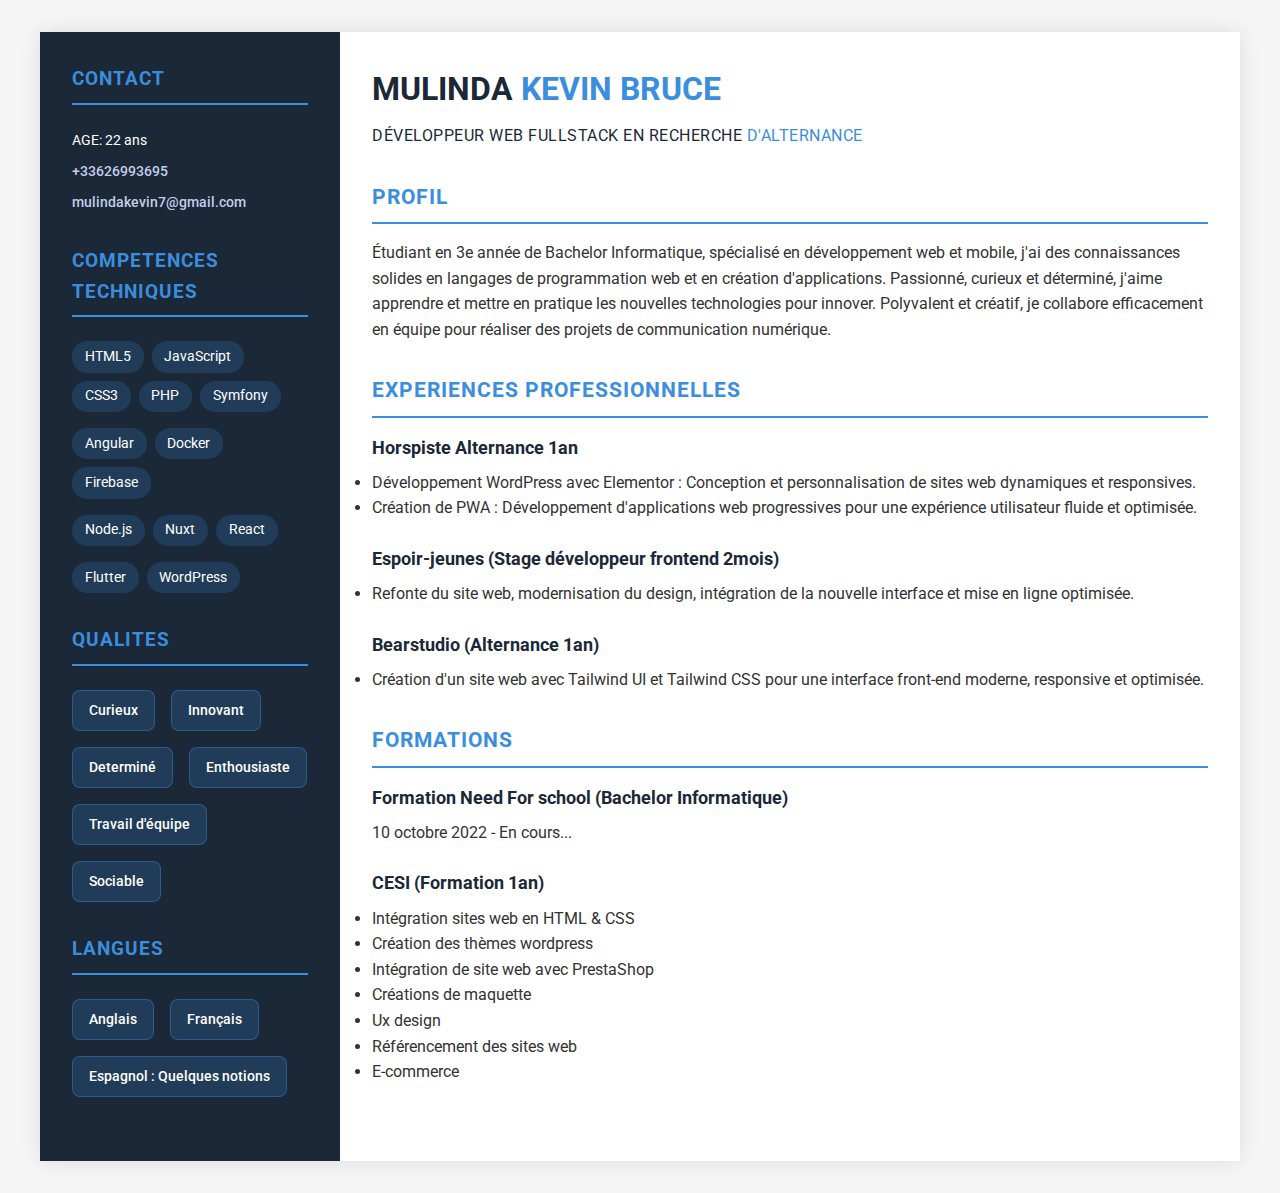
==== index.html @ c57de7fc "animating cv" ====
<!DOCTYPE html>
<html lang="fr">
<head>
    <meta charset="UTF-8">
    <meta name="viewport" content="width=device-width, initial-scale=1.0">
    <title>MULINDA KEVIN BRUCE - CV</title>
    <link rel="stylesheet" href="styles.css">
    <link href="https://fonts.googleapis.com/css2?family=Roboto:wght@300;400;500;700&display=swap" rel="stylesheet">
</head>
<body>
    <div class="container">
        <aside class="sidebar">
            <section class="contact">
                <h2 class="title-animation">CONTACT</h2>
                <div class="contact-info">
					<p>AGE: 22 ans</p>
                    <p> <a href="tel:+33626993695" class="contact-link">+33626993695</a></p>
                    <p><a href="mailto:mulindakevin7@gmail.com" class="contact-link">mulindakevin7@gmail.com</a></p>
                </div>
            </section>

            <section class="competences">
                <h2 class="title-animation">COMPETENCES TECHNIQUES</h2>
                <div class="tech-stack">
                    <div class="tech-group">
                        <span class="tech-label">HTML5</span>
                        <span class="tech-label">JavaScript</span>
                        <span class="tech-label">CSS3</span>
                        <span class="tech-label">PHP</span>
                        <span class="tech-label">Symfony</span>
                    </div>
                    <div class="tech-group">
                        <span class="tech-label">Angular</span>
                        <span class="tech-label">Docker</span>
                        <span class="tech-label">Firebase</span>
                    </div>
                    <div class="tech-group">
                        <span class="tech-label">Node.js</span>
                        <span class="tech-label">Nuxt</span>
                        <span class="tech-label">React</span>
                    </div>
                    <div class="tech-group">
                        <span class="tech-label">Flutter</span>
                        <span class="tech-label">WordPress</span>
                    </div>
                </div>
            </section>

            <section class="qualites">
                <h2 class="title-animation">QUALITES</h2>
                <ul>
                    <li>Curieux</li>
                    <li>Innovant</li>
					<li>Determiné</li>
                    <li>Enthousiaste</li>
                    <li>Travail d'équipe</li>
                    <li>Sociable</li>
                </ul>
            </section>

            <section class="langues">
                <h2>LANGUES</h2>
                <ul>
                    <li>Anglais</li>
                    <li>Français</li>
                    <li>Espagnol : Quelques notions</li>
                </ul>
            </section>
        </aside>

        <main class="main-content">
            <header>
				<h1 class="title-animation">
					<span class="name">MULINDA</span>
					<span class="firstname">KEVIN BRUCE</span>
				</h1>
				<h3 class="title title-animation">DÉVELOPPEUR WEB FULLSTACK EN RECHERCHE <span style="color: #3B8EDE;">D'ALTERNANCE</span></h3>
			</header>
			

            <section class="profil ">
                <h2 class="title-animation">PROFIL</h2>
                <p>Étudiant en 3e année de Bachelor Informatique, spécialisé en développement web et mobile, j'ai des connaissances solides en langages de programmation web et en création d'applications. Passionné, curieux et déterminé, j'aime apprendre et mettre en pratique les nouvelles technologies pour innover. Polyvalent et créatif, je collabore efficacement en équipe pour réaliser des projets de communication numérique.</p>
            </section>

            <section class="experiences">
                <h2 class="title-animation">EXPERIENCES PROFESSIONNELLES</h2>
                <div class="experience-item">
                    <h3>Horspiste Alternance 1an</h3>
                    <ul>
                        <li>Développement WordPress avec Elementor : Conception et personnalisation de sites web dynamiques et responsives.</li>
                        <li>Création de PWA : Développement d'applications web progressives pour une expérience utilisateur fluide et optimisée.</li>
                    </ul>
                </div>

                <div class="experience-item">
                    <h3>Espoir-jeunes (Stage développeur frontend 2mois)</h3>
                    <ul>
                        <li>Refonte du site web, modernisation du design, intégration de la nouvelle interface et mise en ligne optimisée.</li>
                    </ul>
                </div>

                <div class="experience-item">
                    <h3>Bearstudio (Alternance 1an)</h3>
                    <ul>
                        <li>Création d'un site web avec Tailwind UI et Tailwind CSS pour une interface front-end moderne, responsive et optimisée.</li>
                    </ul>
                </div>
            </section>

            <section class="formations">
                <h2 class="title-animation">FORMATIONS</h2>
                <div class="formation-item">
                    <h3>Formation Need For school (Bachelor Informatique)</h3>
                    <p>10 octobre 2022 - En cours...</p>
                </div>

                <div class="formation-item">
                    <h3>CESI (Formation 1an)</h3>
                    <ul>
                        <li>Intégration sites web en HTML & CSS</li>
                        <li>Création des thèmes wordpress</li>
                        <li>Intégration de site web avec PrestaShop</li>
                        <li>Créations de maquette</li>
                        <li>Ux design</li>
                        <li>Référencement des sites web</li>
                        <li>E-commerce</li>
                    </ul>
                </div>
            </section>
        </main>
    </div>
</body>
<script>
    document.addEventListener("DOMContentLoaded", () => {
        const titles = document.querySelectorAll(".title-animation");
        const observer = new IntersectionObserver((entries) => {
            entries.forEach((entry) => {
                if (entry.isIntersecting) {
                    entry.target.style.opacity = "1";
                    entry.target.style.transform = "translateY(0)";
                }
            });
        });

        titles.forEach((title) => {
            observer.observe(title);
        });
    });
</script>

</html>
---- styles.css ----
:root {
    --primary-color: #1B2838;
    --secondary-color: #3B8EDE;
    --text-color: #333;
    --sidebar-bg: #1B2838;
    --sidebar-text: #ffffff;
    --label-bg: #3B8EDE;
}

* {
    margin: 0;
    padding: 0;
    box-sizing: border-box;
}

body {
    font-family: 'Roboto', sans-serif;
    line-height: 1.6;
    color: var(--text-color);
    background-color: #f5f5f5;
}

.container {
    display: flex;
    max-width: 1200px;
    margin: 2rem auto;
    background: #fff;
    box-shadow: 0 0 20px rgba(0, 0, 0, 0.1);
}

/* Sidebar Styles */
.sidebar {
    width: 300px;
    background-color: var(--sidebar-bg);
    color: var(--sidebar-text);
    padding: 2rem;
}

.sidebar h2 {
    color: var(--secondary-color);
    font-size: 1.2rem;
    margin-bottom: 1.5rem;
    padding-bottom: 0.5rem;
    border-bottom: 2px solid var(--secondary-color);
    text-transform: uppercase;
    letter-spacing: 1px;
}

.contact-info {
    margin-bottom: 2rem;
}

.contact-info p {
    display: flex;
    align-items: center;
    margin-bottom: 0.5rem;
    font-size: 0.9rem;
}

.contact-link {
    color: rgb(193, 207, 231); /* Matches theme color */
    text-decoration: none; /* Removes underline */
    font-weight: 500;
    transition: all 0.3s ease-in-out;
}


.contact-link:hover {
    color: white; /* Changes to primary color on hover */
    text-decoration: underline; /* Adds underline on hover */
    font-weight: bold;
}

.tech-stack {
    display: grid;
    gap: 1rem;
}

.tech-group {
    display: flex;
    flex-wrap: wrap;
    gap: 0.5rem;
}

.tech-label {
    background-color: rgba(59, 142, 222, 0.2);
    color: var(--sidebar-text);
    padding: 0.3rem 0.8rem;
    border-radius: 15px;
    font-size: 0.85rem;
    display: inline-block;
    cursor: pointer;
    transition: all 0.3s ease-in-out;
    position: relative;
    overflow: hidden;
}

.tech-label:hover {
    background-color: var(--secondary-color);
    color: #fff;
    transform: scale(1.1) rotate(5deg);
    box-shadow: 0 4px 15px rgba(0, 0, 0, 0.2);
}

.tech-label::before {
    content: '';
    position: absolute;
    top: 50%;
    left: 50%;
    width: 0;
    height: 0;
    background-color: rgba(255, 255, 255, 0.3);
    border-radius: 50%;
    transform: translate(-50%, -50%);
    transition: width 0.4s ease-in-out, height 0.4s ease-in-out;
}

.tech-label:hover::before {
    width: 200%;
    height: 200%;
}

.qualites ul, .langues ul {
    display: flex;
    flex-wrap: wrap;
    gap: 1rem;
    list-style: none;
    margin: 0;
    padding: 0;
}


.qualites li, .langues li {
    background-color: rgba(59, 142, 222, 0.2); /* Subtle background */
    color: var(--sidebar-text); /* Text color matching sidebar */
    padding: 0.5rem 1rem;
    border-radius: 8px; /* Slightly rounded corners */
    font-size: 0.9rem;
    font-weight: 500;
    display: inline-block;
    cursor: pointer;
    transition: all 0.3s ease-in-out;
    position: relative;
    overflow: hidden;
    border: 1px solid rgba(59, 142, 222, 0.4); /* Add a subtle border */
}

.qualites li:hover, .langues li:hover {
    background-color: var(--secondary-color); /* Changes to primary color on hover */
    color: white;
    transform: translateY(-5px); /* Slight lift */
    box-shadow: 0 4px 15px rgba(0, 0, 0, 0.2); /* Adds shadow */
}

.qualites li::before {
    content: '';
    position: absolute;
    top: 0;
    left: 0;
    width: 0;
    height: 100%;
    background-color: rgba(255, 255, 255, 0.3); /* Highlight effect */
    transition: width 0.4s ease-in-out;
    z-index: 0;
}
.langues li::before{
    content: '';
    position: absolute;
    top: 0;
    left: 0;
    width: 0;
    height: 100%;
    background-color: rgba(255, 255, 255, 0.3); /* Highlight effect */
    transition: width 0.4s ease-in-out;
    z-index: 0;
}

.qualites li:hover::before {
    width: 100%; /* Expands the highlight effect */
}
.langues li:hover::before {
    width: 100%; /* Expands the highlight effect */
}

/* Text stays on top of animations */
.qualites li span {
    position: relative;
    z-index: 1;
}

/* Subtle Glow Effect */
.qualites li:hover span {
    text-shadow: 0 0 5px rgba(255, 255, 255, 0.8);
}

/* Main Content Styles */
.main-content {
    flex: 1;
    padding: 2rem;
}

header {
    margin-bottom: 2rem;
}

.name {
    color: var(--primary-color);
    font-weight: 700;
    font-size: 2rem;
}

.firstname {
    color: var(--secondary-color);
    font-size: 2rem;
}

.title {
    color: var(--primary-color);
    font-size: 1rem;
    margin-top: 0.5rem;
    font-weight: normal;
    letter-spacing: 0.5px;
    text-decoration: none;
}

section {
    margin-bottom: 2rem;
}

.main-content h2 {
    color: var(--secondary-color);
    font-size: 1.3rem;
    margin-bottom: 1rem;
    padding-bottom: 0.5rem;
    border-bottom: 2px solid var(--secondary-color);
    text-transform: uppercase;
    letter-spacing: 1px;
}

.section-label {
    display: inline-block;
    background-color: var(--label-bg);
    color: white;
    padding: 0.3rem 1rem;
    border-radius: 4px;
    font-size: 0.9rem;
    margin-bottom: 1rem;
}

.experience-item, .formation-item {
    margin-bottom: 1.5rem;
}

.experience-item h3, .formation-item h3 {
    color: var(--primary-color);
    margin-bottom: 0.5rem;
    font-size: 1.1rem;
}

.duration {
    color: var(--secondary-color);
    font-style: italic;
    margin-bottom: 0.5rem;
    font-size: 0.9rem;
}



/* Responsive Design */
@media (max-width: 768px) {
    .container {
        flex-direction: column;
        margin: 0;
    }

    .sidebar {
        width: 100%;
    }

    .main-content {
        padding: 1rem;
    }
}
/* Add animation for big titles */
@keyframes slideFromTop {
    0% {
        transform: translateY(-100%);
        opacity: 0;
    }
    100% {
        transform: translateY(0);
        opacity: 1;
    }
}

.title-animation {
    animation: slideFromTop 1s ease-in-out;
    opacity: 0;
    transform: translateY(-100%);
    animation-fill-mode: forwards;
}

/* Add delay for different titles if needed */
.title-animation:nth-child(2) {
    animation-delay: 0.5s;
}

.title-animation:nth-child(3) {
    animation-delay: 1s;
}
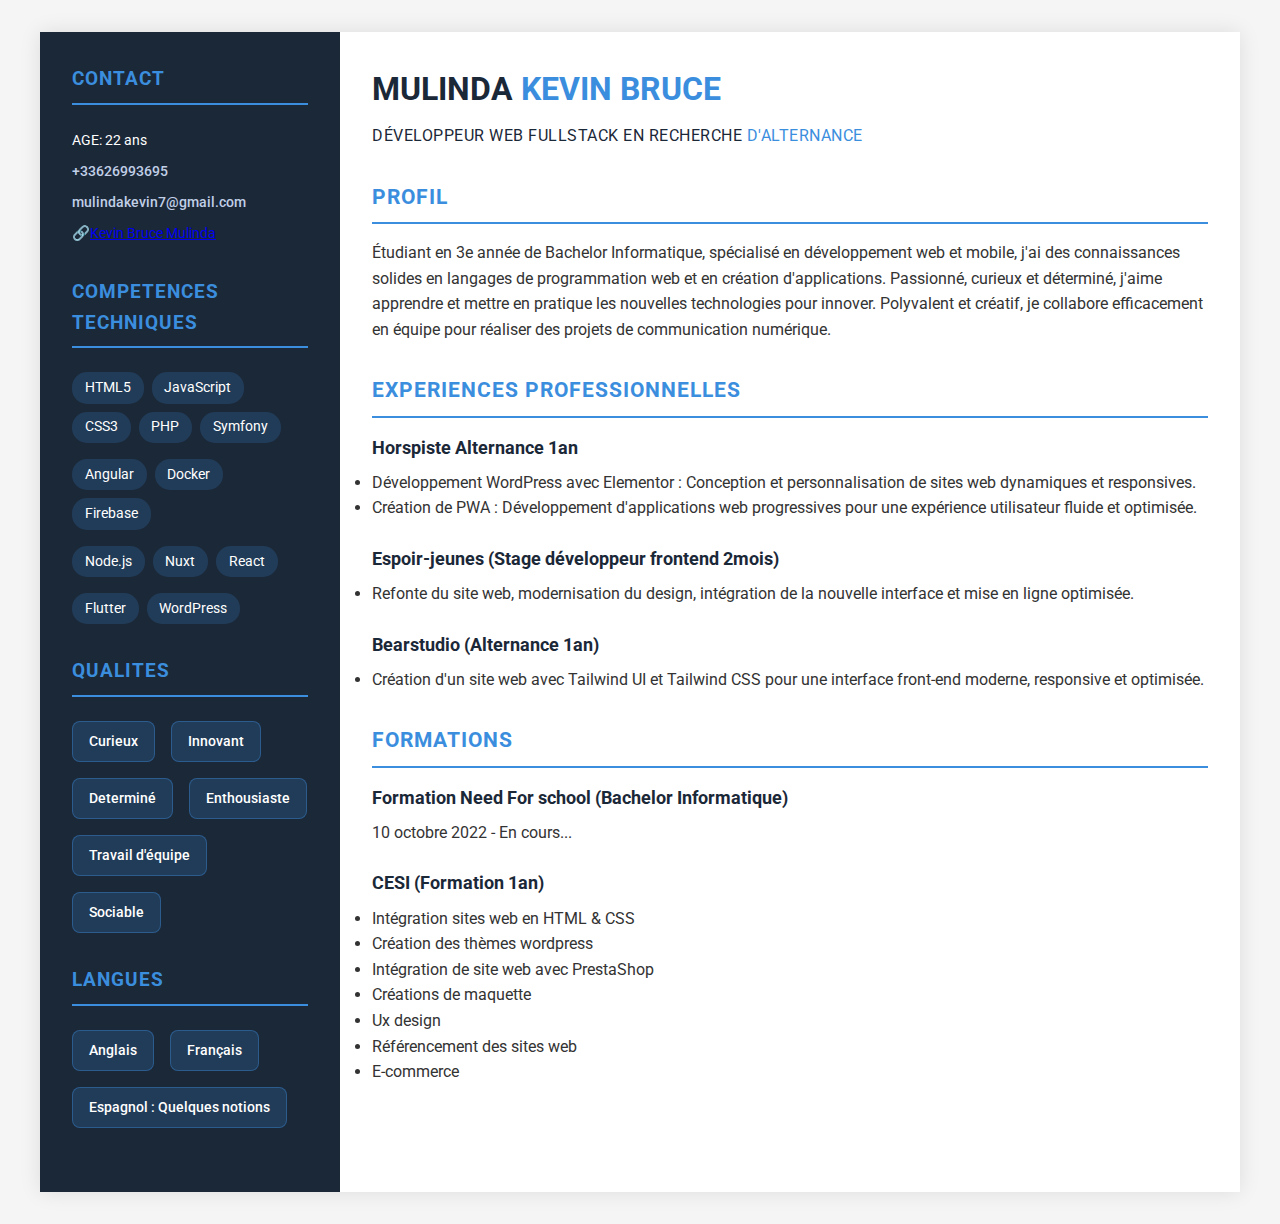
==== commit 47583c87: "Update index.html" ====
--- a/index.html
+++ b/index.html
@@ -10,17 +10,20 @@
 <body>
     <div class="container">
         <aside class="sidebar">
-            <section class="contact">
-                <h2 class="title-animation">CONTACT</h2>
+            <section class="contact" data-animate="slide-left">
+                <h2>CONTACT</h2>
                 <div class="contact-info">
 					<p>AGE: 22 ans</p>
                     <p> <a href="tel:+33626993695" class="contact-link">+33626993695</a></p>
                     <p><a href="mailto:mulindakevin7@gmail.com" class="contact-link">mulindakevin7@gmail.com</a></p>
+			<p>🔗
+                        <a href="https://www.linkedin.com/in/mulinda-kevin-bruce/" target="_blank" rel="noopener noreferrer">Kevin Bruce Mulinda</a>
+                    </p>
                 </div>
             </section>
 
-            <section class="competences">
-                <h2 class="title-animation">COMPETENCES TECHNIQUES</h2>
+            <section class="competences" data-animate="slide-left">
+                <h2>COMPETENCES TECHNIQUES</h2>
                 <div class="tech-stack">
                     <div class="tech-group">
                         <span class="tech-label">HTML5</span>
@@ -46,7 +49,7 @@
                 </div>
             </section>
 
-            <section class="qualites">
+            <section class="qualites" data-animate="slide-left">
                 <h2 class="title-animation">QUALITES</h2>
                 <ul>
                     <li>Curieux</li>
@@ -147,6 +150,24 @@
             observer.observe(title);
         });
     });
+
+    document.addEventListener("DOMContentLoaded", () => {
+        const elements = document.querySelectorAll("[data-animate]");
+
+        const observer = new IntersectionObserver(
+            (entries) => {
+                entries.forEach((entry) => {
+                    if (entry.isIntersecting) {
+                        entry.target.classList.add("visible");
+                        observer.unobserve(entry.target); // Stop observing after animation
+                    }
+                });
+            },
+            { threshold: 0.1 } // Trigger when 10% of the element is visible
+        );
+
+        elements.forEach((el) => observer.observe(el));
+    });
 </script>
 
-</html>+</html>
--- a/styles.css
+++ b/styles.css
@@ -269,7 +269,7 @@
 /* Responsive Design */
 @media (max-width: 768px) {
     .container {
-        flex-direction: column;
+        flex-direction: column-reverse;
         margin: 0;
     }
 
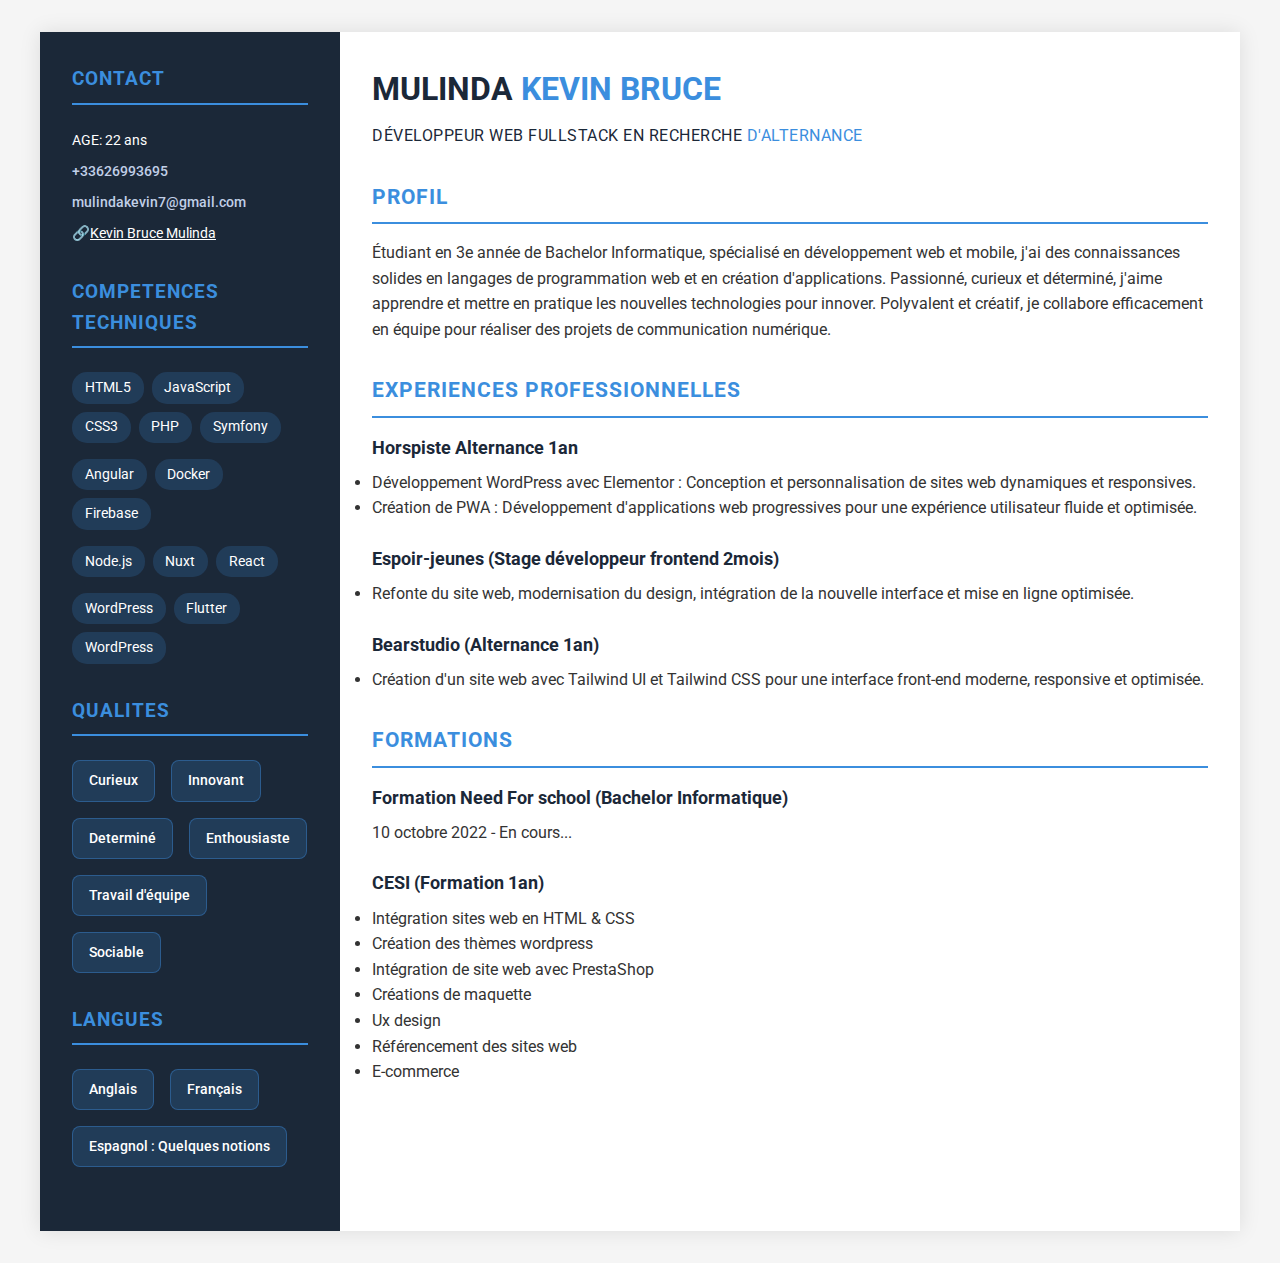
==== commit 69953bc9: "Update index.html" ====
--- a/index.html
+++ b/index.html
@@ -43,6 +43,7 @@
                         <span class="tech-label">React</span>
                     </div>
                     <div class="tech-group">
+			<span class="tech-label">WordPress</span>
                         <span class="tech-label">Flutter</span>
                         <span class="tech-label">WordPress</span>
                     </div>
--- a/styles.css
+++ b/styles.css
@@ -18,6 +18,10 @@
     line-height: 1.6;
     color: var(--text-color);
     background-color: #f5f5f5;
+}
+
+a {
+    color: white;
 }
 
 .container {
@@ -308,3 +312,20 @@
 .title-animation:nth-child(3) {
     animation-delay: 1s;
 }
+/* Default hidden state for animations */
+[data-animate] {
+    opacity: 0;
+    transform: translateX(-50px); /* Initial position */
+    transition: all 0.5s ease-in-out;
+}
+
+/* Slide-in from the left */
+[data-animate].visible {
+    opacity: 1;
+    transform: translateX(0);
+}
+
+[data-animate] {
+    transition-delay: calc(var(--delay, 0) * 0.2s);
+}
+
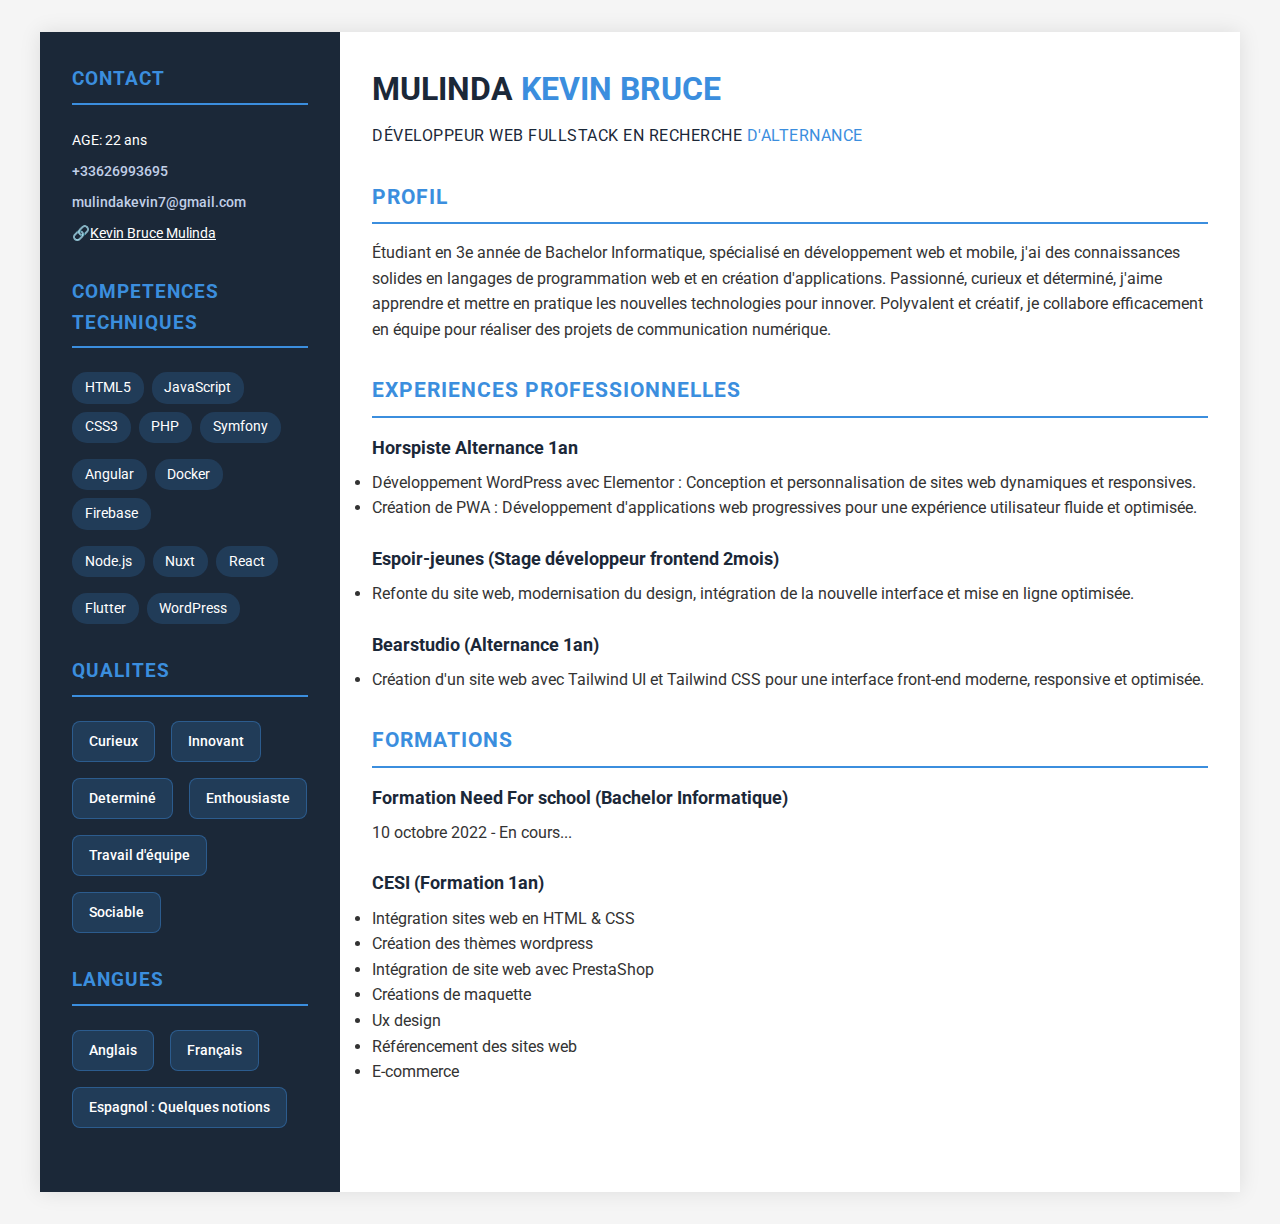
==== commit 7012a2b9: "Update index.html" ====
--- a/index.html
+++ b/index.html
@@ -43,7 +43,6 @@
                         <span class="tech-label">React</span>
                     </div>
                     <div class="tech-group">
-			<span class="tech-label">WordPress</span>
                         <span class="tech-label">Flutter</span>
                         <span class="tech-label">WordPress</span>
                     </div>
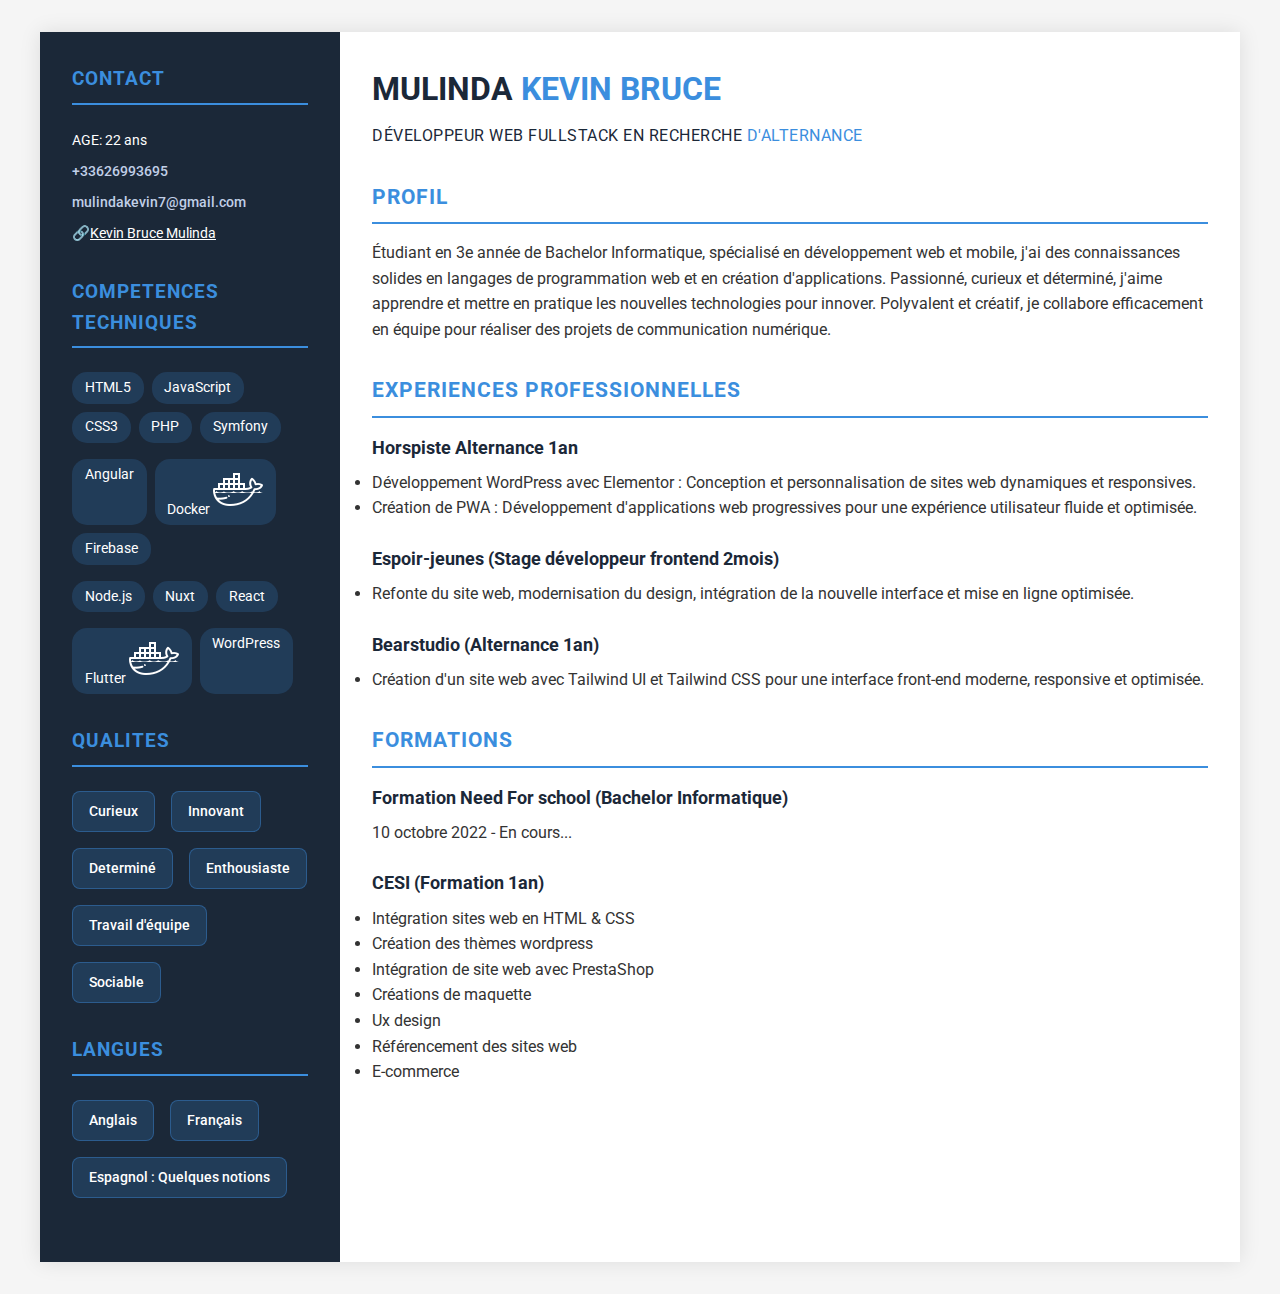
==== commit d3a89f6d: "added icon png" ====
--- a/index.html
+++ b/index.html
@@ -34,7 +34,7 @@
                     </div>
                     <div class="tech-group">
                         <span class="tech-label">Angular</span>
-                        <span class="tech-label">Docker</span>
+                        <span class="tech-label">Docker <img src="assets/icons/icons8-docker-50.png" alt="docker icon"></span>
                         <span class="tech-label">Firebase</span>
                     </div>
                     <div class="tech-group">
@@ -43,7 +43,7 @@
                         <span class="tech-label">React</span>
                     </div>
                     <div class="tech-group">
-                        <span class="tech-label">Flutter</span>
+                        <span class="tech-label">Flutter <img src="assets/icons/icons8-docker-50.png" alt=""></span>
                         <span class="tech-label">WordPress</span>
                     </div>
                 </div>
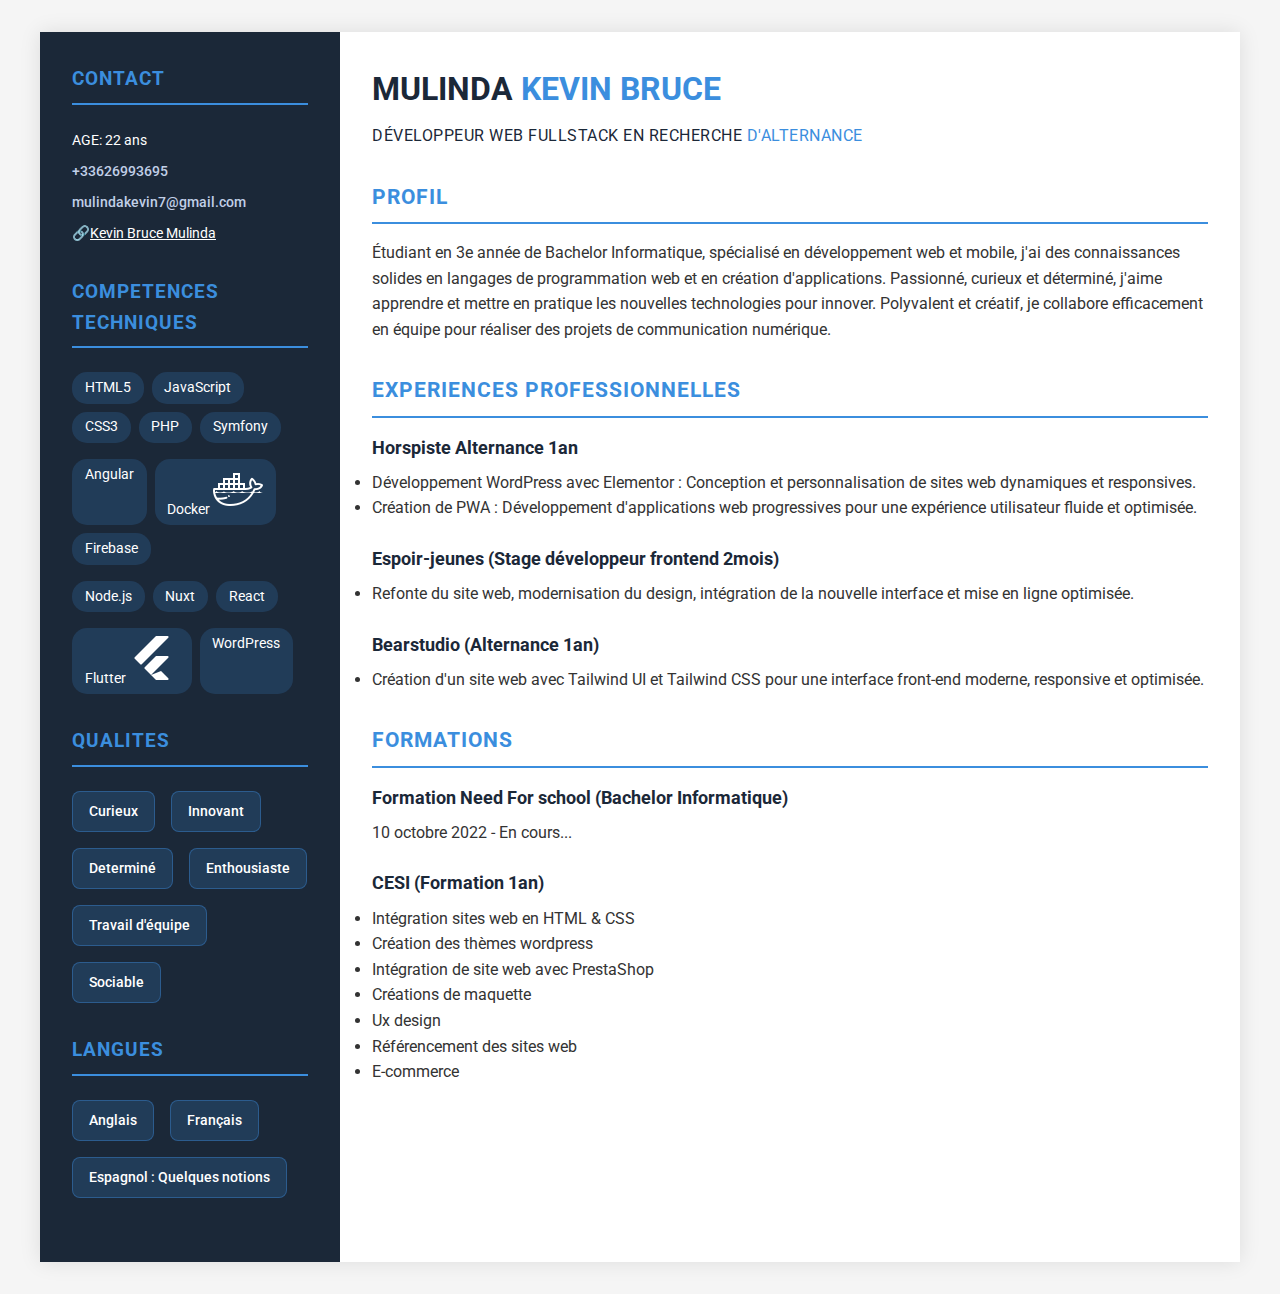
==== commit 6a72c938: "Update index.html" ====
--- a/index.html
+++ b/index.html
@@ -43,7 +43,7 @@
                         <span class="tech-label">React</span>
                     </div>
                     <div class="tech-group">
-                        <span class="tech-label">Flutter <img src="assets/icons/icons8-docker-50.png" alt=""></span>
+                        <span class="tech-label">Flutter <img src="assets/icons/icons8-flutter-50.png" alt=""></span>
                         <span class="tech-label">WordPress</span>
                     </div>
                 </div>
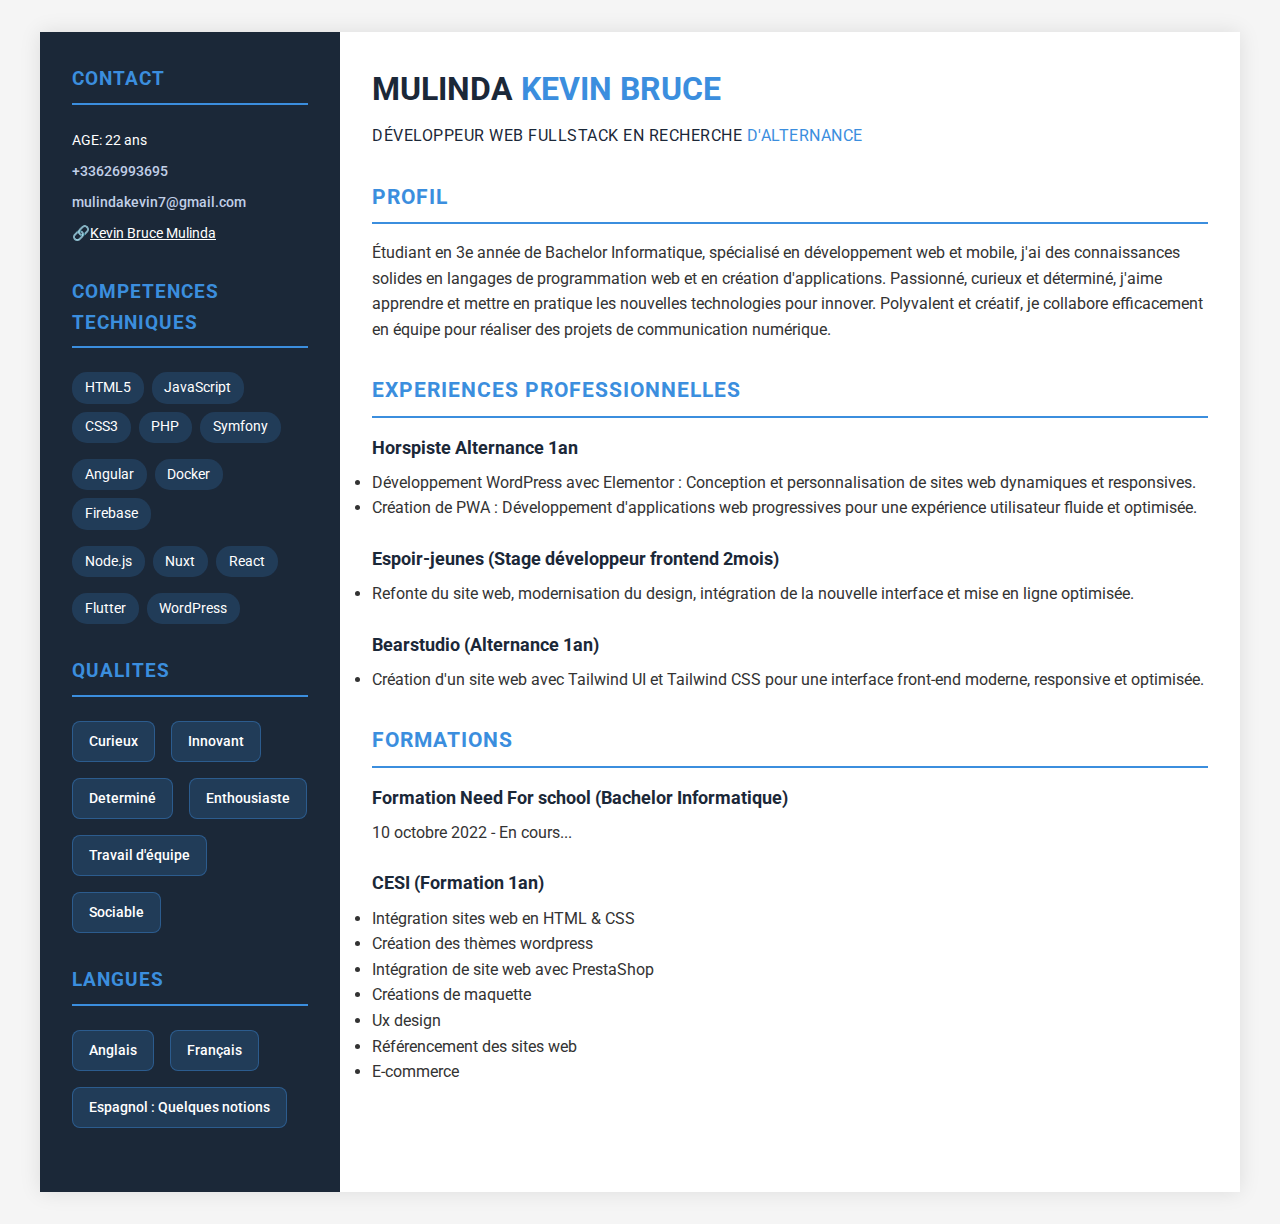
==== commit f42db3a8: "Update index.html" ====
--- a/index.html
+++ b/index.html
@@ -34,7 +34,7 @@
                     </div>
                     <div class="tech-group">
                         <span class="tech-label">Angular</span>
-                        <span class="tech-label">Docker <img src="assets/icons/icons8-docker-50.png" alt="docker icon"></span>
+                        <span class="tech-label">Docker</span>
                         <span class="tech-label">Firebase</span>
                     </div>
                     <div class="tech-group">
@@ -43,7 +43,7 @@
                         <span class="tech-label">React</span>
                     </div>
                     <div class="tech-group">
-                        <span class="tech-label">Flutter <img src="assets/icons/icons8-flutter-50.png" alt=""></span>
+                        <span class="tech-label">Flutter</span>
                         <span class="tech-label">WordPress</span>
                     </div>
                 </div>
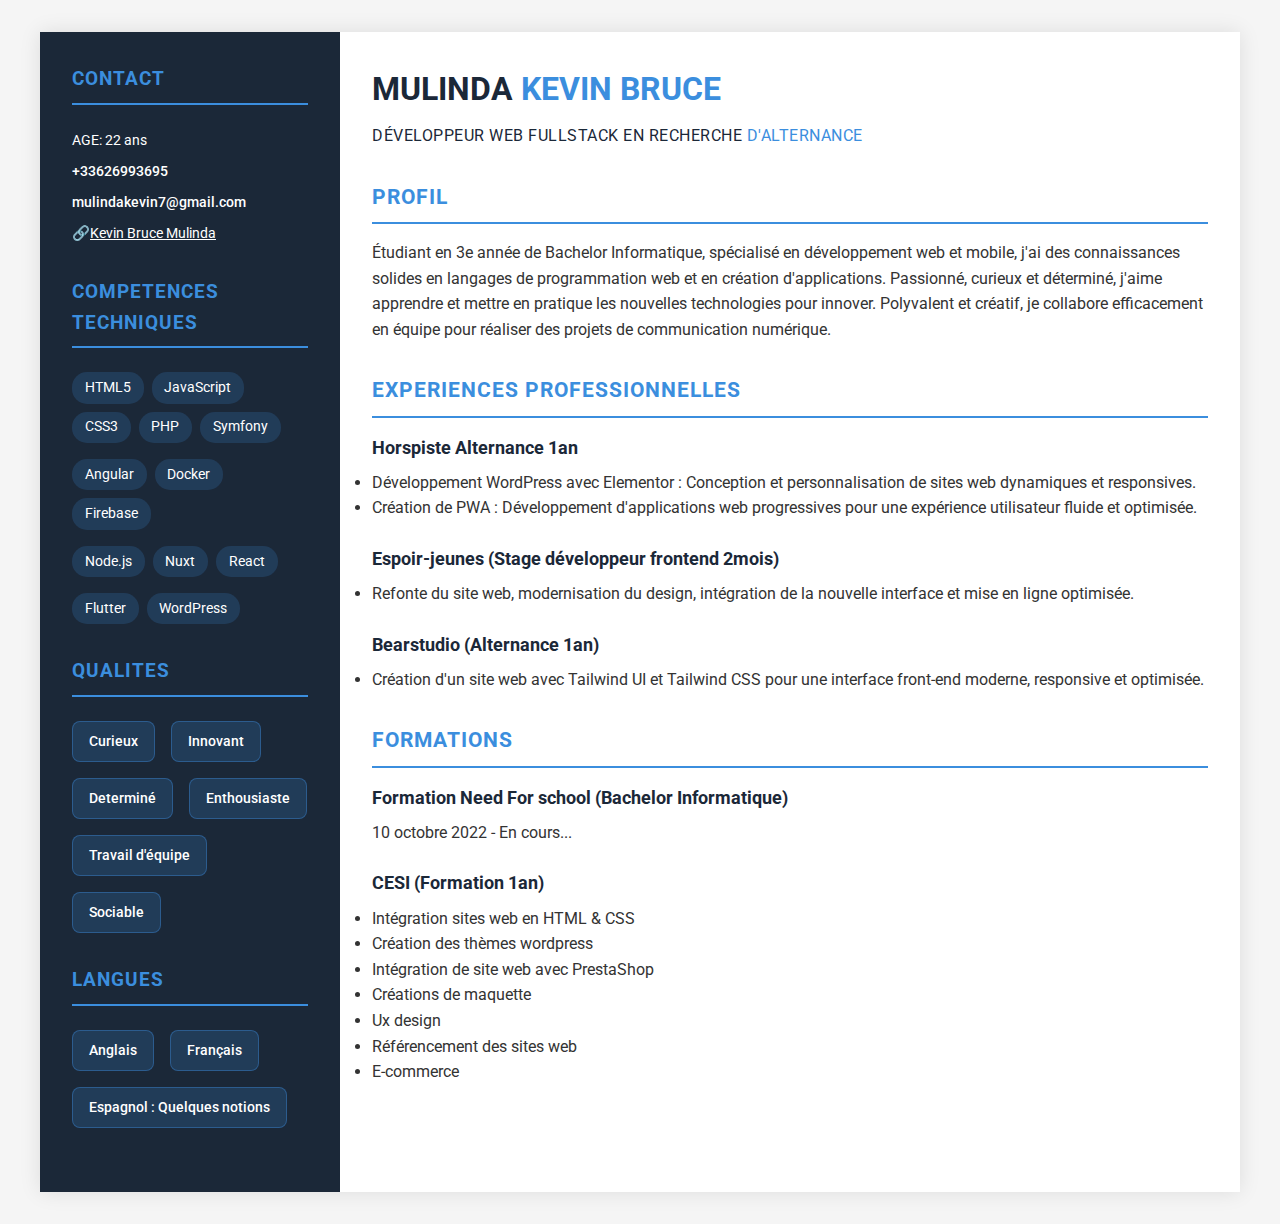
==== commit f80db4d3: "created sub folder ln file(re organising)" ====
--- a/index.html
+++ b/index.html
@@ -4,10 +4,11 @@
     <meta charset="UTF-8">
     <meta name="viewport" content="width=device-width, initial-scale=1.0">
     <title>MULINDA KEVIN BRUCE - CV</title>
-    <link rel="stylesheet" href="styles.css">
+    <link rel="stylesheet" href="assets/css/styles.css">
     <link href="https://fonts.googleapis.com/css2?family=Roboto:wght@300;400;500;700&display=swap" rel="stylesheet">
 </head>
 <body>
+    <div id="google_translate_element"></div>
     <div class="container">
         <aside class="sidebar">
             <section class="contact" data-animate="slide-left">
@@ -134,40 +135,6 @@
         </main>
     </div>
 </body>
-<script>
-    document.addEventListener("DOMContentLoaded", () => {
-        const titles = document.querySelectorAll(".title-animation");
-        const observer = new IntersectionObserver((entries) => {
-            entries.forEach((entry) => {
-                if (entry.isIntersecting) {
-                    entry.target.style.opacity = "1";
-                    entry.target.style.transform = "translateY(0)";
-                }
-            });
-        });
-
-        titles.forEach((title) => {
-            observer.observe(title);
-        });
-    });
-
-    document.addEventListener("DOMContentLoaded", () => {
-        const elements = document.querySelectorAll("[data-animate]");
-
-        const observer = new IntersectionObserver(
-            (entries) => {
-                entries.forEach((entry) => {
-                    if (entry.isIntersecting) {
-                        entry.target.classList.add("visible");
-                        observer.unobserve(entry.target); // Stop observing after animation
-                    }
-                });
-            },
-            { threshold: 0.1 } // Trigger when 10% of the element is visible
-        );
-
-        elements.forEach((el) => observer.observe(el));
-    });
-</script>
+<script src="assets/js/javascript.js"></script>
 
 </html>
--- a/assets/css/styles.css
+++ b/assets/css/styles.css
@@ -0,0 +1,331 @@
+:root {
+    --primary-color: #1B2838;
+    --secondary-color: #3B8EDE;
+    --text-color: #333;
+    --sidebar-bg: #1B2838;
+    --sidebar-text: #ffffff;
+    --label-bg: #3B8EDE;
+}
+
+* {
+    margin: 0;
+    padding: 0;
+    box-sizing: border-box;
+}
+
+body {
+    font-family: 'Roboto', sans-serif;
+    line-height: 1.6;
+    color: var(--text-color);
+    background-color: #f5f5f5;
+}
+
+.contact-info a {
+    color: white;
+}
+
+.container {
+    display: flex;
+    max-width: 1200px;
+    margin: 2rem auto;
+    background: #fff;
+    box-shadow: 0 0 20px rgba(0, 0, 0, 0.1);
+}
+
+/* Sidebar Styles */
+.sidebar {
+    width: 300px;
+    background-color: var(--sidebar-bg);
+    color: var(--sidebar-text);
+    padding: 2rem;
+}
+
+.sidebar h2 {
+    color: var(--secondary-color);
+    font-size: 1.2rem;
+    margin-bottom: 1.5rem;
+    padding-bottom: 0.5rem;
+    border-bottom: 2px solid var(--secondary-color);
+    text-transform: uppercase;
+    letter-spacing: 1px;
+}
+
+.contact-info {
+    margin-bottom: 2rem;
+}
+
+.contact-info p {
+    display: flex;
+    align-items: center;
+    margin-bottom: 0.5rem;
+    font-size: 0.9rem;
+}
+
+.contact-link {
+    color: rgb(193, 207, 231); /* Matches theme color */
+    text-decoration: none; /* Removes underline */
+    font-weight: 500;
+    transition: all 0.3s ease-in-out;
+}
+
+
+.contact-link:hover {
+    color: white; /* Changes to primary color on hover */
+    text-decoration: underline; /* Adds underline on hover */
+    font-weight: bold;
+}
+
+.tech-stack {
+    display: grid;
+    gap: 1rem;
+}
+
+.tech-group {
+    display: flex;
+    flex-wrap: wrap;
+    gap: 0.5rem;
+}
+
+.tech-label {
+    background-color: rgba(59, 142, 222, 0.2);
+    color: var(--sidebar-text);
+    padding: 0.3rem 0.8rem;
+    border-radius: 15px;
+    font-size: 0.85rem;
+    display: inline-block;
+    cursor: pointer;
+    transition: all 0.3s ease-in-out;
+    position: relative;
+    overflow: hidden;
+}
+
+.tech-label:hover {
+    background-color: var(--secondary-color);
+    color: #fff;
+    transform: scale(1.1) rotate(5deg);
+    box-shadow: 0 4px 15px rgba(0, 0, 0, 0.2);
+}
+
+.tech-label::before {
+    content: '';
+    position: absolute;
+    top: 50%;
+    left: 50%;
+    width: 0;
+    height: 0;
+    background-color: rgba(255, 255, 255, 0.3);
+    border-radius: 50%;
+    transform: translate(-50%, -50%);
+    transition: width 0.4s ease-in-out, height 0.4s ease-in-out;
+}
+
+.tech-label:hover::before {
+    width: 200%;
+    height: 200%;
+}
+
+.qualites ul, .langues ul {
+    display: flex;
+    flex-wrap: wrap;
+    gap: 1rem;
+    list-style: none;
+    margin: 0;
+    padding: 0;
+}
+
+
+.qualites li, .langues li {
+    background-color: rgba(59, 142, 222, 0.2); /* Subtle background */
+    color: var(--sidebar-text); /* Text color matching sidebar */
+    padding: 0.5rem 1rem;
+    border-radius: 8px; /* Slightly rounded corners */
+    font-size: 0.9rem;
+    font-weight: 500;
+    display: inline-block;
+    cursor: pointer;
+    transition: all 0.3s ease-in-out;
+    position: relative;
+    overflow: hidden;
+    border: 1px solid rgba(59, 142, 222, 0.4); /* Add a subtle border */
+}
+
+.qualites li:hover, .langues li:hover {
+    background-color: var(--secondary-color); /* Changes to primary color on hover */
+    color: white;
+    transform: translateY(-5px); /* Slight lift */
+    box-shadow: 0 4px 15px rgba(0, 0, 0, 0.2); /* Adds shadow */
+}
+
+.qualites li::before {
+    content: '';
+    position: absolute;
+    top: 0;
+    left: 0;
+    width: 0;
+    height: 100%;
+    background-color: rgba(255, 255, 255, 0.3); /* Highlight effect */
+    transition: width 0.4s ease-in-out;
+    z-index: 0;
+}
+.langues li::before{
+    content: '';
+    position: absolute;
+    top: 0;
+    left: 0;
+    width: 0;
+    height: 100%;
+    background-color: rgba(255, 255, 255, 0.3); /* Highlight effect */
+    transition: width 0.4s ease-in-out;
+    z-index: 0;
+}
+
+.qualites li:hover::before {
+    width: 100%; /* Expands the highlight effect */
+}
+.langues li:hover::before {
+    width: 100%; /* Expands the highlight effect */
+}
+
+/* Text stays on top of animations */
+.qualites li span {
+    position: relative;
+    z-index: 1;
+}
+
+/* Subtle Glow Effect */
+.qualites li:hover span {
+    text-shadow: 0 0 5px rgba(255, 255, 255, 0.8);
+}
+
+/* Main Content Styles */
+.main-content {
+    flex: 1;
+    padding: 2rem;
+}
+
+header {
+    margin-bottom: 2rem;
+}
+
+.name {
+    color: var(--primary-color);
+    font-weight: 700;
+    font-size: 2rem;
+}
+
+.firstname {
+    color: var(--secondary-color);
+    font-size: 2rem;
+}
+
+.title {
+    color: var(--primary-color);
+    font-size: 1rem;
+    margin-top: 0.5rem;
+    font-weight: normal;
+    letter-spacing: 0.5px;
+    text-decoration: none;
+}
+
+section {
+    margin-bottom: 2rem;
+}
+
+.main-content h2 {
+    color: var(--secondary-color);
+    font-size: 1.3rem;
+    margin-bottom: 1rem;
+    padding-bottom: 0.5rem;
+    border-bottom: 2px solid var(--secondary-color);
+    text-transform: uppercase;
+    letter-spacing: 1px;
+}
+
+.section-label {
+    display: inline-block;
+    background-color: var(--label-bg);
+    color: white;
+    padding: 0.3rem 1rem;
+    border-radius: 4px;
+    font-size: 0.9rem;
+    margin-bottom: 1rem;
+}
+
+.experience-item, .formation-item {
+    margin-bottom: 1.5rem;
+}
+
+.experience-item h3, .formation-item h3 {
+    color: var(--primary-color);
+    margin-bottom: 0.5rem;
+    font-size: 1.1rem;
+}
+
+.duration {
+    color: var(--secondary-color);
+    font-style: italic;
+    margin-bottom: 0.5rem;
+    font-size: 0.9rem;
+}
+
+
+
+/* Responsive Design */
+@media (max-width: 768px) {
+    .container {
+        flex-direction: column-reverse;
+        margin: 0;
+    }
+
+    .sidebar {
+        width: 100%;
+    }
+
+    .main-content {
+        padding: 1rem;
+    }
+}
+/* Add animation for big titles */
+@keyframes slideFromTop {
+    0% {
+        transform: translateY(-100%);
+        opacity: 0;
+    }
+    100% {
+        transform: translateY(0);
+        opacity: 1;
+    }
+}
+
+.title-animation {
+    animation: slideFromTop 1s ease-in-out;
+    opacity: 0;
+    transform: translateY(-100%);
+    animation-fill-mode: forwards;
+}
+
+/* Add delay for different titles if needed */
+.title-animation:nth-child(2) {
+    animation-delay: 0.5s;
+}
+
+.title-animation:nth-child(3) {
+    animation-delay: 1s;
+}
+/* Default hidden state for animations */
+[data-animate] {
+    opacity: 0;
+    transform: translateX(-50px); /* Initial position */
+    transition: all 0.5s ease-in-out;
+}
+
+/* Slide-in from the left */
+[data-animate].visible {
+    opacity: 1;
+    transform: translateX(0);
+}
+
+[data-animate] {
+    transition-delay: calc(var(--delay, 0) * 0.2s);
+}
+
